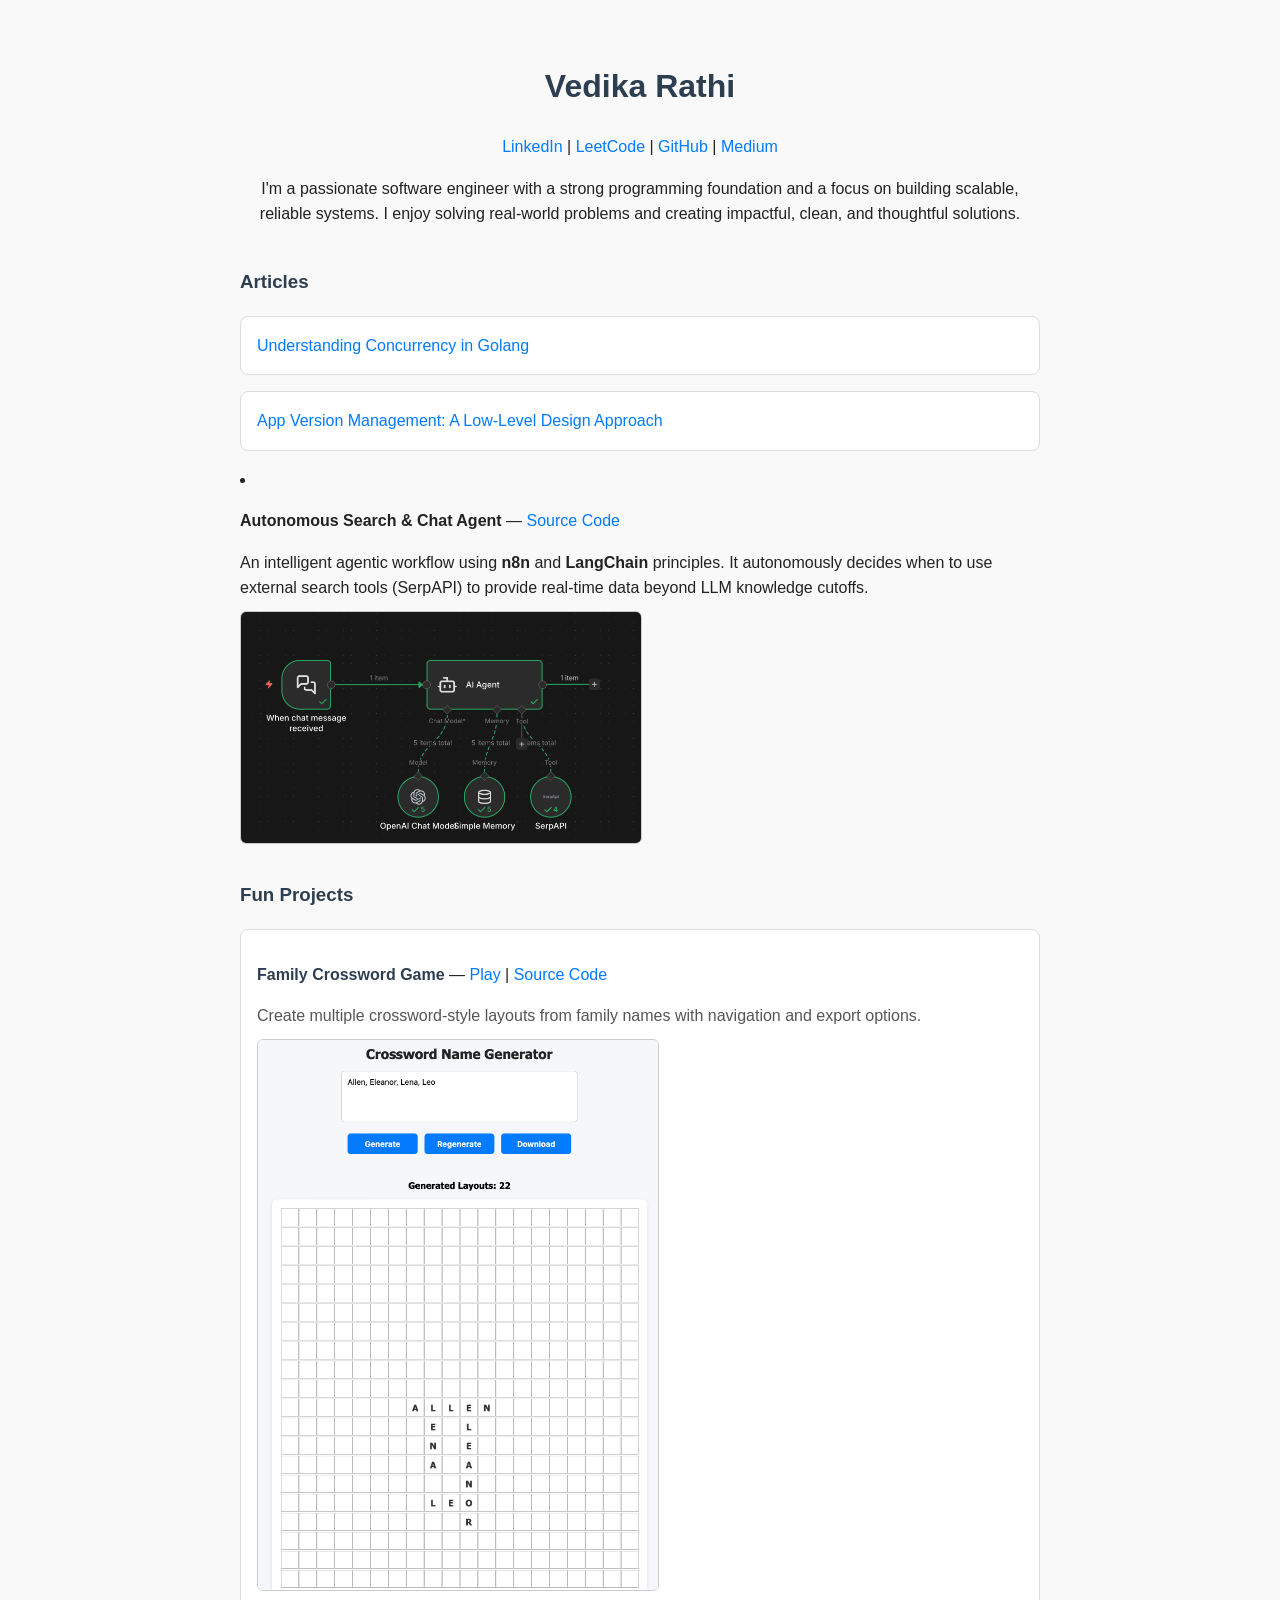
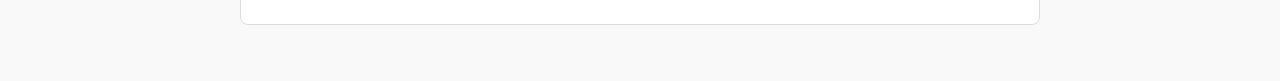
==== index.html @ 3f974624 "Update index.html" ====
<!DOCTYPE html>
<html lang="en">
<head>
  <meta charset="UTF-8" />
  <title>Vedika | Portfolio</title>
  <style>
    body {
      font-family: 'Segoe UI', sans-serif;
      background-color: #f9f9f9;
      color: #222;
      max-width: 800px;
      margin: auto;
      padding: 40px 20px;
      line-height: 1.6;
    }

    h1, h2, h3 {
      color: #2c3e50;
    }

    a {
      color: #007bff;
      text-decoration: none;
      transition: color 0.2s ease;
    }

    a:hover {
      color: #0056b3;
      text-decoration: underline;
    }

    .profile {
      text-align: center;
      margin-bottom: 40px;
    }

    .profile img {
      width: 100px;
      height: 100px;
      object-fit: cover;
      border-radius: 50%;
      margin-bottom: 10px;
      border: 2px solid #ddd;
    }

    .project {
      padding: 16px;
      margin-bottom: 20px;
      background-color: #fff;
      border: 1px solid #ddd;
      border-radius: 8px;
    }

    ul {
      padding-left: 20px;
    }

    .footer-links {
      margin-top: 30px;
      text-align: center;
      font-size: 15px;
    }

    .footer-links a {
      margin: 0 10px;
    }

    .list {
      list-style-type: none;
      padding-left: 0;
    }
    
    .list li {
      background: #fff;
      border: 1px solid #ddd;
      padding: 16px;
      margin-bottom: 16px;
      border-radius: 8px;
    }
    
    .list li strong {
      font-size: 16px;
      color: #2c3e50;
    }
    
    .list li span {
      display: block;
      margin-top: 6px;
      color: #555;
    }

    .project-image {
      width: 100%;
      max-width: 400px;
      border-radius: 6px;
      margin: 10px 0;
      border: 1px solid #ccc;
    }

    .footer-links a {
      margin: 0 10px;
      display: inline-block;
    }
    
    @media (max-width: 600px) {
      body {
        padding: 20px 15px;
      }

      .project {
        padding: 12px;
      }

      .footer-links a {
        display: block;
        margin: 8px 0;
      }
    }
  </style>
</head>
<body>

  <div class="profile">
    <h1>Vedika Rathi</h1>
    <a href="https://www.linkedin.com/in/vedika-rathi-40b795160/" target="_blank">LinkedIn</a> |
    <a href="https://leetcode.com/u/Vedrat/" target="_blank">LeetCode</a> |
    <a href="https://github.com/vedraw" target="_blank">GitHub</a> |
    <a href="https://medium.com/@vedraw" target="_blank">Medium</a>
    <p>I'm a passionate software engineer with a strong programming foundation and a focus on building scalable, reliable systems. 
                   I enjoy solving real-world problems and creating impactful, clean, and thoughtful solutions.</p>
  </div>

<!--  <div class="footer-links">
  <ul class="list">
    <li>
      <strong>Connect with me</strong><br />
      <a href="https://www.linkedin.com/in/vedika-rathi-40b795160/" target="_blank">LinkedIn</a> |
      <a href="https://leetcode.com/u/Vedrat/" target="_blank">LeetCode</a> |
      <a href="https://github.com/vedraw" target="_blank">GitHub</a> |
      <a href="https://medium.com/@vedraw" target="_blank">Medium</a>
    </li>
  </ul>
</div>
 -->
  <h3>Articles</h3>
    <ul class="list">
      <li>
        <a href="golang-concurrency.md">Understanding Concurrency in Golang</a>
      </li>
      <li>
        <a href="https://medium.com/@vedraw/app-version-management-a-low-level-design-approach-ff7d3db8b5f3" target="_blank">
          App Version Management: A Low-Level Design Approach
        </a>
      </li>
    </ul>

  <li>
    <p>
      <strong>Autonomous Search & Chat Agent</strong> — 
      <!-- <a href="#" target="_blank">Live Workflow</a> |  -->
      <a href="https://github.com/vedraw/n8n-serpAPI-details.html" target="_blank">Source Code</a>
    </p>
    <span>
      An intelligent agentic workflow using <strong>n8n</strong> and <strong>LangChain</strong> principles. It autonomously decides when to use external search tools (SerpAPI) to provide real-time data beyond LLM knowledge cutoffs.
    </span>
    <img src="n8n_flow.png" alt="n8n AI Agent Workflow" class="project-image"/><br />
  </li>
  
   <h3>Fun Projects</h3>
    <ul class="list">
      <li>
        <p>
          <strong>Family Crossword Game</strong> —
          <a href="https://crossword-generator-594s.onrender.com" target="_blank">Play</a> |
          <a href="https://github.com/vedraw/crossword_generator" target="_blank">Source Code</a>
        </p>
        <span>Create multiple crossword-style layouts from family names with navigation and export options.</span>
        <img src="crossword_image.png" alt="Crossword screenshot" class="project-image"/><br />
      </li>
    </ul>

</body>
</html>
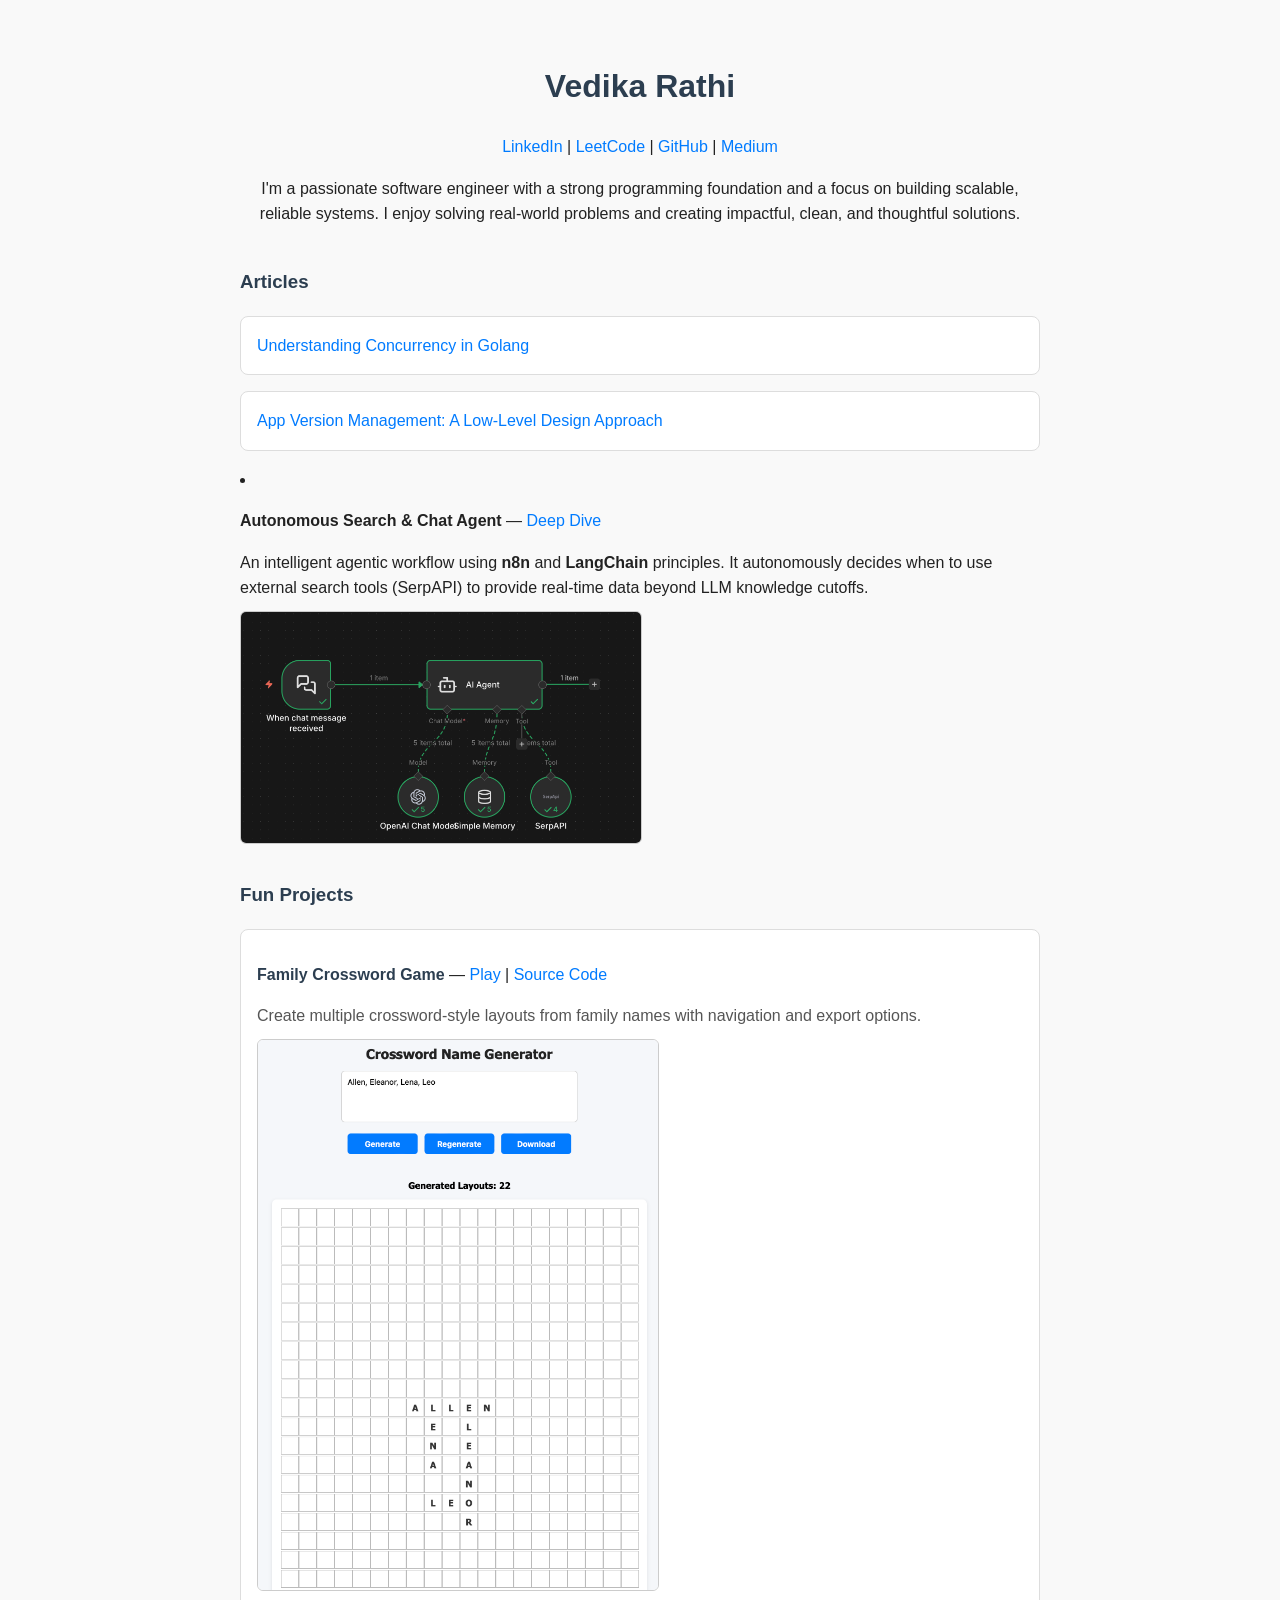
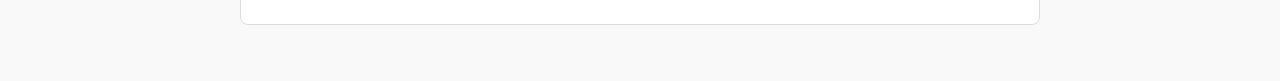
==== commit dfbad35f: "Update index.html" ====
--- a/index.html
+++ b/index.html
@@ -158,7 +158,7 @@
     <p>
       <strong>Autonomous Search & Chat Agent</strong> — 
       <!-- <a href="#" target="_blank">Live Workflow</a> |  -->
-      <a href="https://github.com/vedraw/n8n-serpAPI-details.html" target="_blank">Source Code</a>
+      <a href="https://github.com/vedraw.github.io/n8n-serpAPI-details.html" target="_blank">Deep Dive</a>
     </p>
     <span>
       An intelligent agentic workflow using <strong>n8n</strong> and <strong>LangChain</strong> principles. It autonomously decides when to use external search tools (SerpAPI) to provide real-time data beyond LLM knowledge cutoffs.
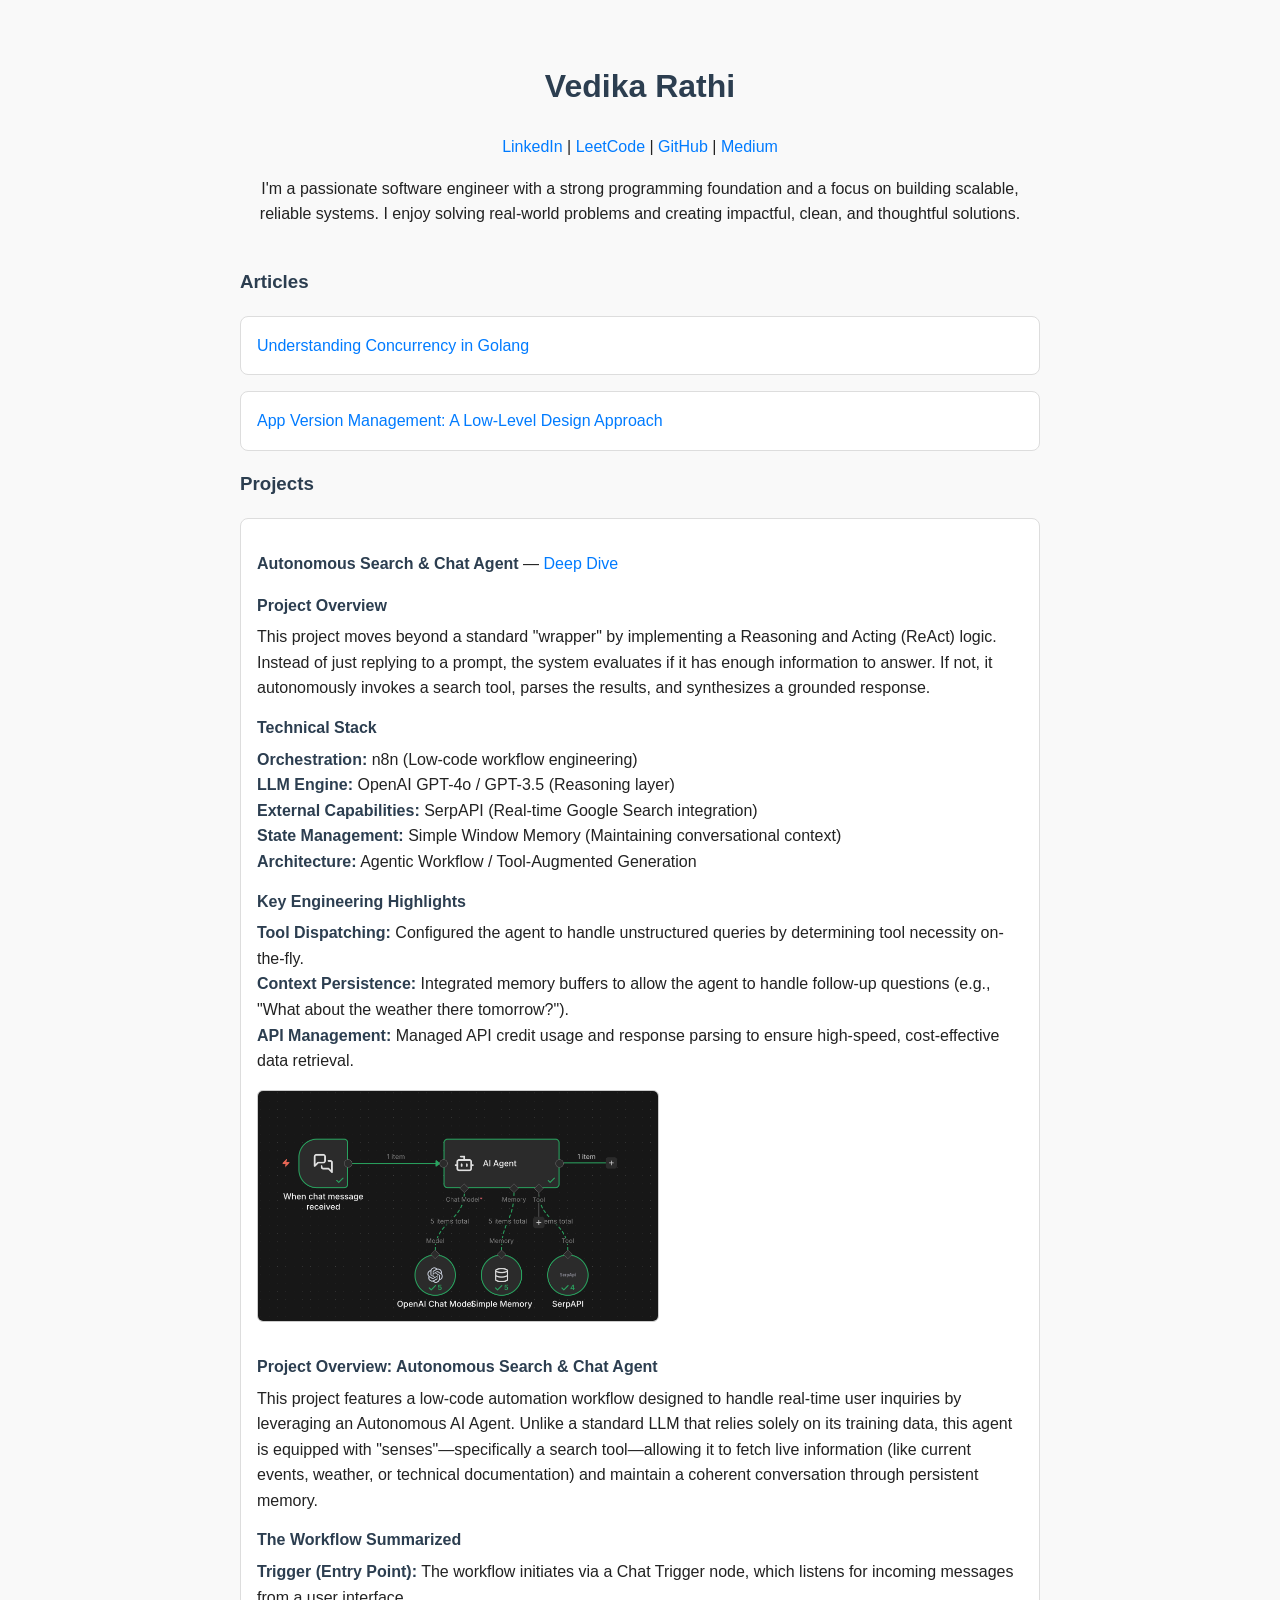
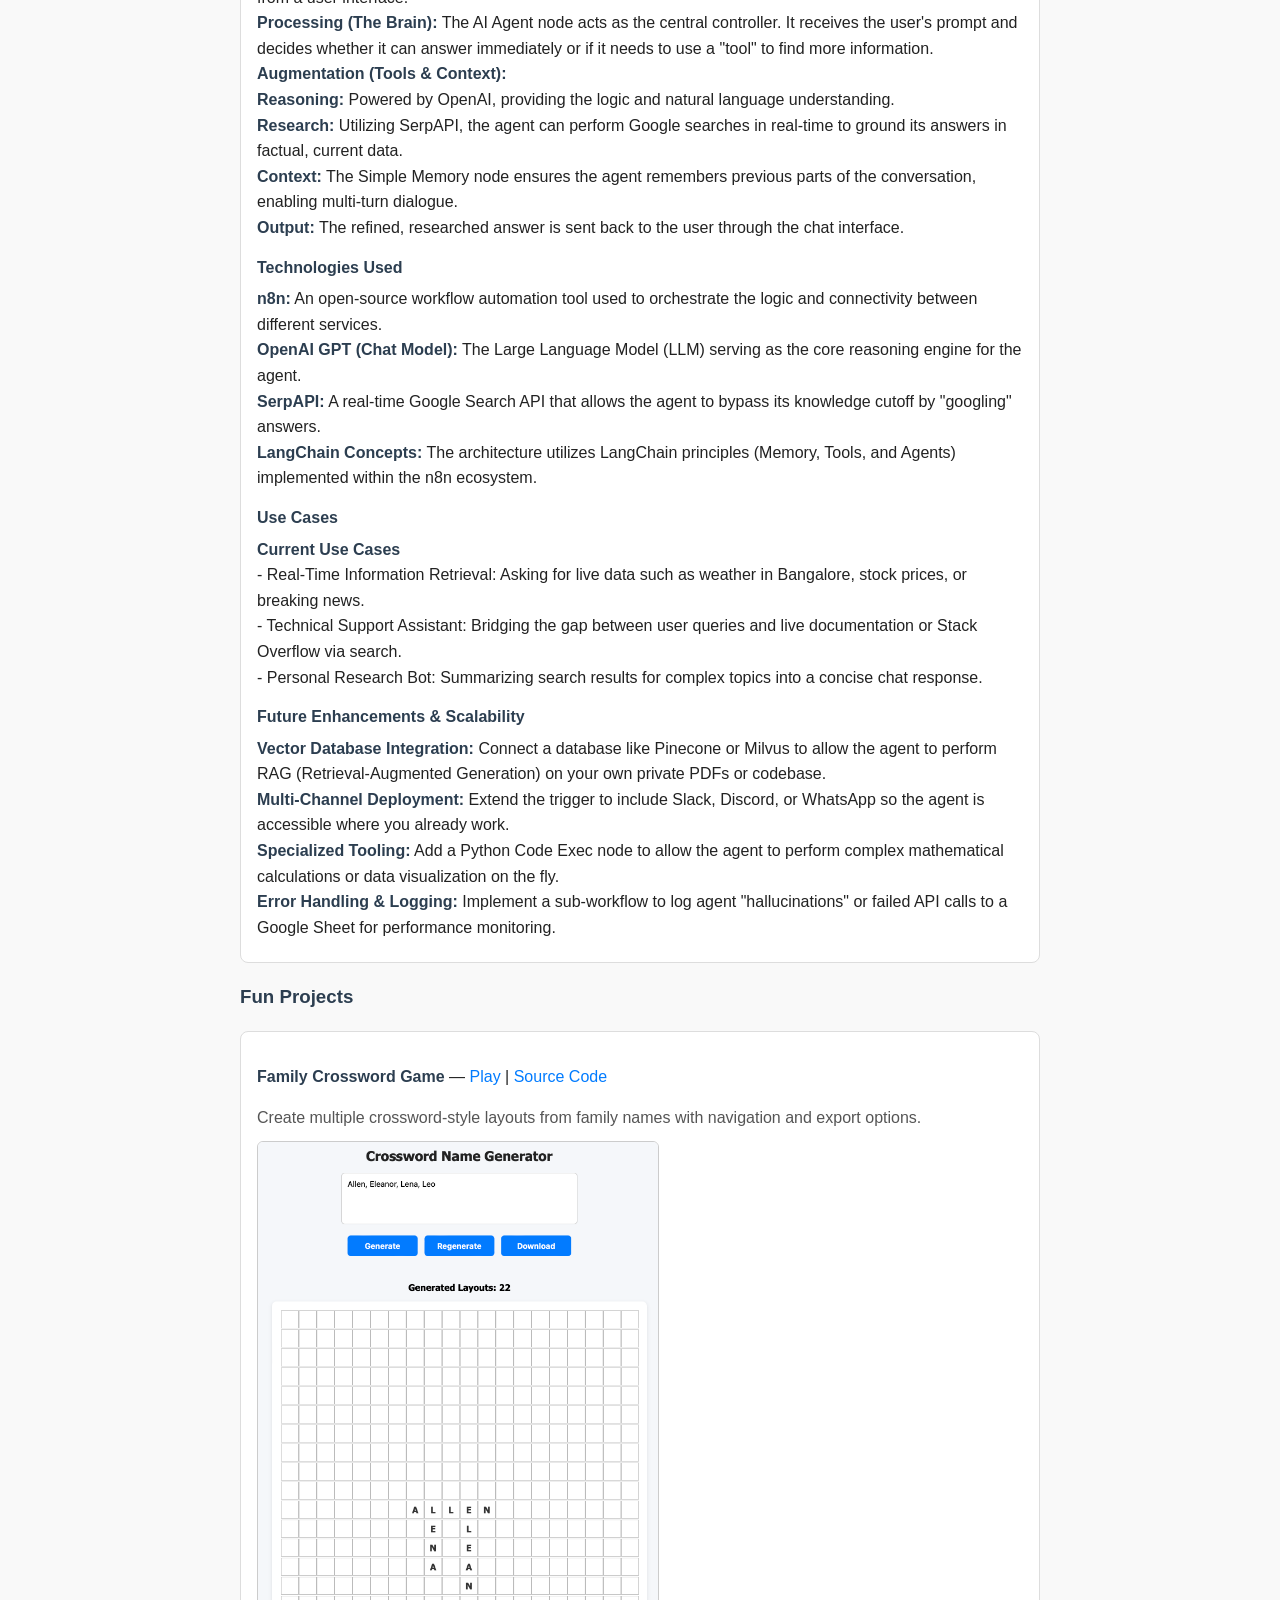
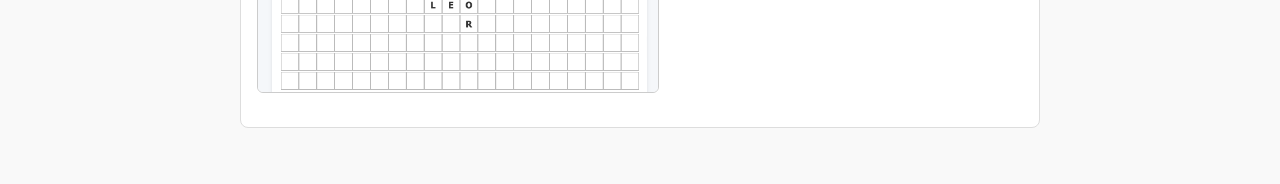
==== commit 0ce945fb: "i" ====
--- a/index.html
+++ b/index.html
@@ -97,6 +97,16 @@
       border: 1px solid #ccc;
     }
 
+    .project-details h4 {
+      margin-top: 14px;
+      margin-bottom: 6px;
+      color: #2c3e50;
+    }
+
+    .project-details p {
+      margin: 6px 0;
+    }
+
     .footer-links a {
       margin: 0 10px;
       display: inline-block;
@@ -154,17 +164,85 @@
       </li>
     </ul>
 
-  <li>
-    <p>
-      <strong>Autonomous Search & Chat Agent</strong> — 
-      <!-- <a href="#" target="_blank">Live Workflow</a> |  -->
-      <a href="https://github.com/vedraw.github.io/n8n-serpAPI-details.html" target="_blank">Deep Dive</a>
-    </p>
-    <span>
-      An intelligent agentic workflow using <strong>n8n</strong> and <strong>LangChain</strong> principles. It autonomously decides when to use external search tools (SerpAPI) to provide real-time data beyond LLM knowledge cutoffs.
-    </span>
-    <img src="n8n_flow.png" alt="n8n AI Agent Workflow" class="project-image"/><br />
-  </li>
+    <h3>Projects</h3>
+    <ul class="list">
+      <li>
+        <p>
+          <strong>Autonomous Search & Chat Agent</strong> —
+          <a href="https://github.com/vedraw/n8n-serpAPI-details.html" target="_blank">Deep Dive</a>
+        </p>
+
+        <div class="project-details">
+          <h4>Project Overview</h4>
+          <p>
+            This project moves beyond a standard "wrapper" by implementing a Reasoning and Acting (ReAct) logic.
+            Instead of just replying to a prompt, the system evaluates if it has enough information to answer.
+            If not, it autonomously invokes a search tool, parses the results, and synthesizes a grounded response.
+          </p>
+
+          <h4>Technical Stack</h4>
+          <p>
+            <strong>Orchestration:</strong> n8n (Low-code workflow engineering)<br />
+            <strong>LLM Engine:</strong> OpenAI GPT-4o / GPT-3.5 (Reasoning layer)<br />
+            <strong>External Capabilities:</strong> SerpAPI (Real-time Google Search integration)<br />
+            <strong>State Management:</strong> Simple Window Memory (Maintaining conversational context)<br />
+            <strong>Architecture:</strong> Agentic Workflow / Tool-Augmented Generation
+          </p>
+
+          <h4>Key Engineering Highlights</h4>
+          <p>
+            <strong>Tool Dispatching:</strong> Configured the agent to handle unstructured queries by determining tool necessity on-the-fly.<br />
+            <strong>Context Persistence:</strong> Integrated memory buffers to allow the agent to handle follow-up questions (e.g., "What about the weather there tomorrow?").<br />
+            <strong>API Management:</strong> Managed API credit usage and response parsing to ensure high-speed, cost-effective data retrieval.
+          </p>
+
+          <img src="n8n_flow.png" alt="n8n AI Agent Workflow" class="project-image" />
+          <br />
+          <h4>Project Overview: Autonomous Search & Chat Agent</h4>
+          <p>
+            This project features a low-code automation workflow designed to handle real-time user inquiries by leveraging an Autonomous AI Agent.
+            Unlike a standard LLM that relies solely on its training data, this agent is equipped with "senses"—specifically a search tool—allowing it to fetch live information
+            (like current events, weather, or technical documentation) and maintain a coherent conversation through persistent memory.
+          </p>
+
+          <h4>The Workflow Summarized</h4>
+          <p>
+            <strong>Trigger (Entry Point):</strong> The workflow initiates via a Chat Trigger node, which listens for incoming messages from a user interface.<br />
+            <strong>Processing (The Brain):</strong> The AI Agent node acts as the central controller. It receives the user's prompt and decides whether it can answer immediately
+            or if it needs to use a "tool" to find more information.<br />
+            <strong>Augmentation (Tools & Context):</strong><br />
+            <strong>Reasoning:</strong> Powered by OpenAI, providing the logic and natural language understanding.<br />
+            <strong>Research:</strong> Utilizing SerpAPI, the agent can perform Google searches in real-time to ground its answers in factual, current data.<br />
+            <strong>Context:</strong> The Simple Memory node ensures the agent remembers previous parts of the conversation, enabling multi-turn dialogue.<br />
+            <strong>Output:</strong> The refined, researched answer is sent back to the user through the chat interface.
+          </p>
+
+          <h4>Technologies Used</h4>
+          <p>
+            <strong>n8n:</strong> An open-source workflow automation tool used to orchestrate the logic and connectivity between different services.<br />
+            <strong>OpenAI GPT (Chat Model):</strong> The Large Language Model (LLM) serving as the core reasoning engine for the agent.<br />
+            <strong>SerpAPI:</strong> A real-time Google Search API that allows the agent to bypass its knowledge cutoff by "googling" answers.<br />
+            <strong>LangChain Concepts:</strong> The architecture utilizes LangChain principles (Memory, Tools, and Agents) implemented within the n8n ecosystem.
+          </p>
+
+          <h4>Use Cases</h4>
+          <p>
+            <strong>Current Use Cases</strong><br />
+            - Real-Time Information Retrieval: Asking for live data such as weather in Bangalore, stock prices, or breaking news.<br />
+            - Technical Support Assistant: Bridging the gap between user queries and live documentation or Stack Overflow via search.<br />
+            - Personal Research Bot: Summarizing search results for complex topics into a concise chat response.<br />
+          </p>
+
+          <h4>Future Enhancements & Scalability</h4>
+          <p>
+            <strong>Vector Database Integration:</strong> Connect a database like Pinecone or Milvus to allow the agent to perform RAG (Retrieval-Augmented Generation) on your own private PDFs or codebase.<br />
+            <strong>Multi-Channel Deployment:</strong> Extend the trigger to include Slack, Discord, or WhatsApp so the agent is accessible where you already work.<br />
+            <strong>Specialized Tooling:</strong> Add a Python Code Exec node to allow the agent to perform complex mathematical calculations or data visualization on the fly.<br />
+            <strong>Error Handling & Logging:</strong> Implement a sub-workflow to log agent "hallucinations" or failed API calls to a Google Sheet for performance monitoring.
+          </p>
+        </div>
+      </li>
+    </ul>
   
    <h3>Fun Projects</h3>
     <ul class="list">
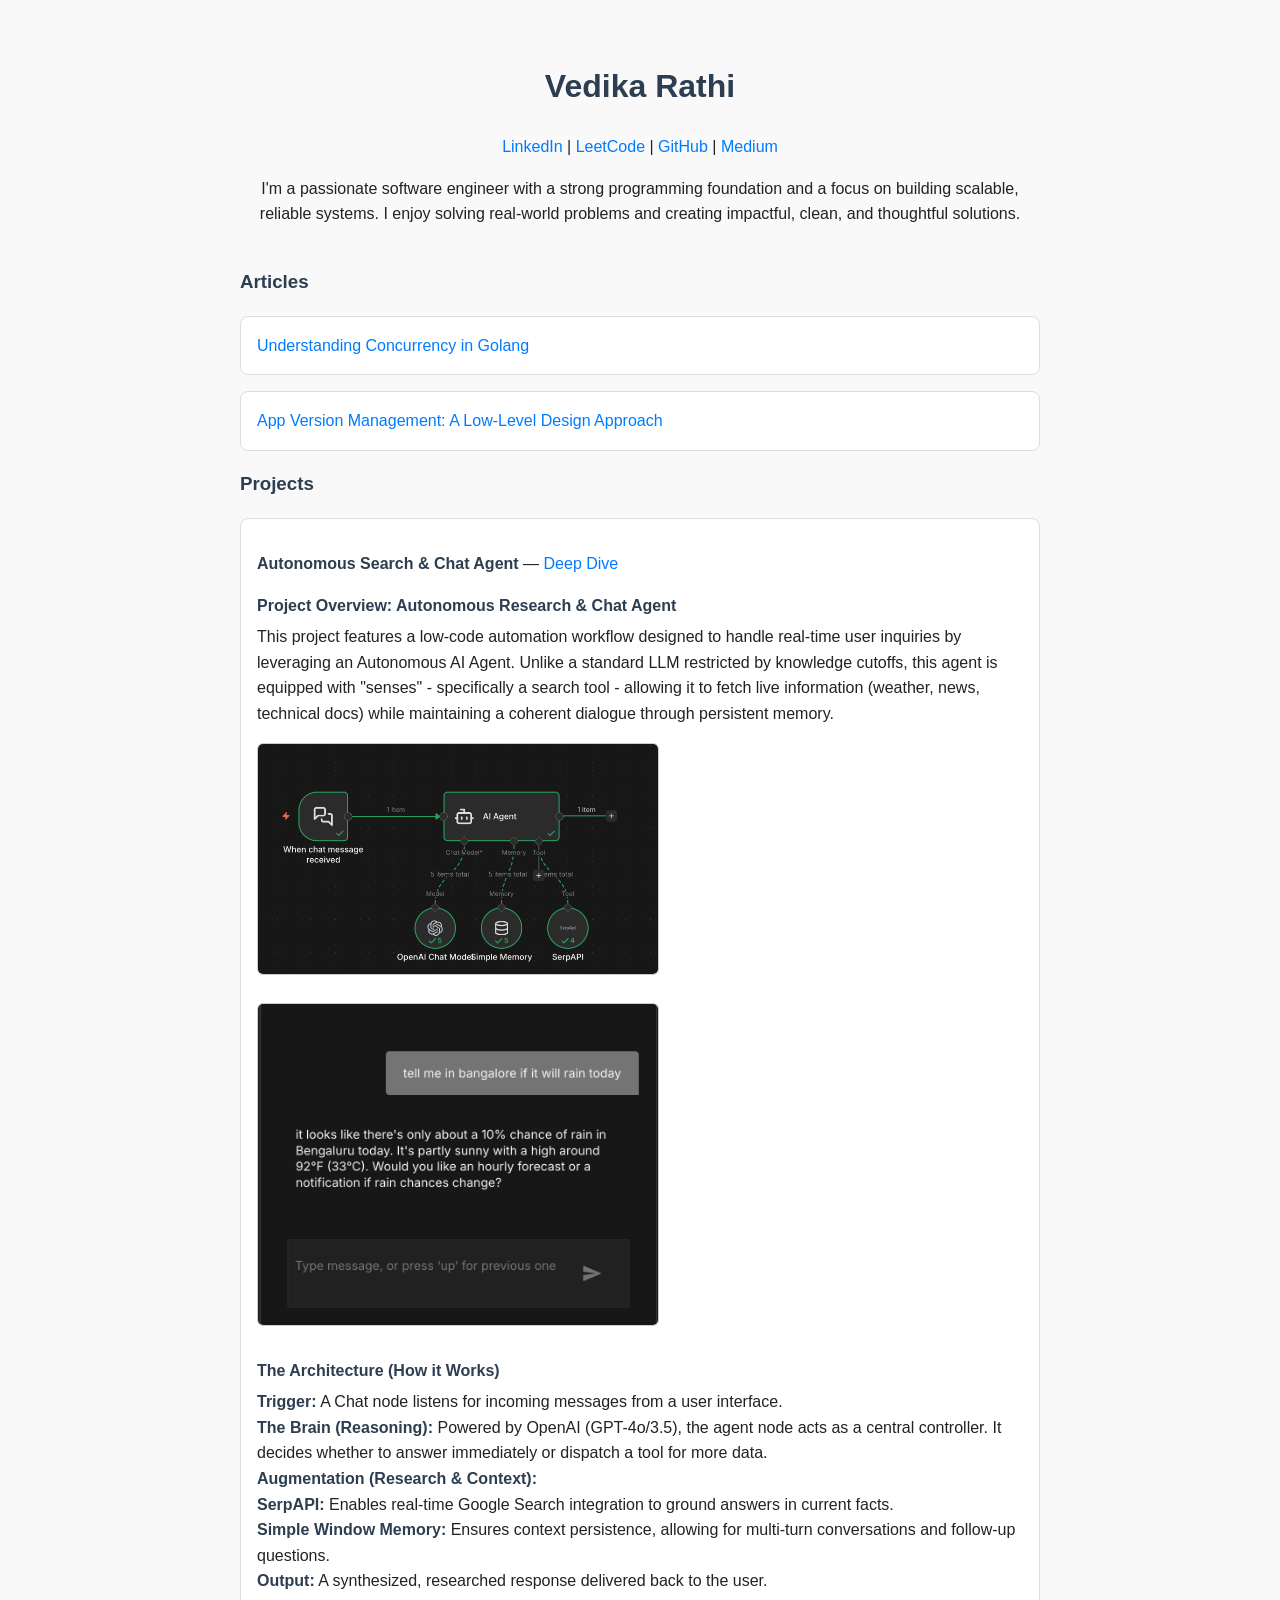
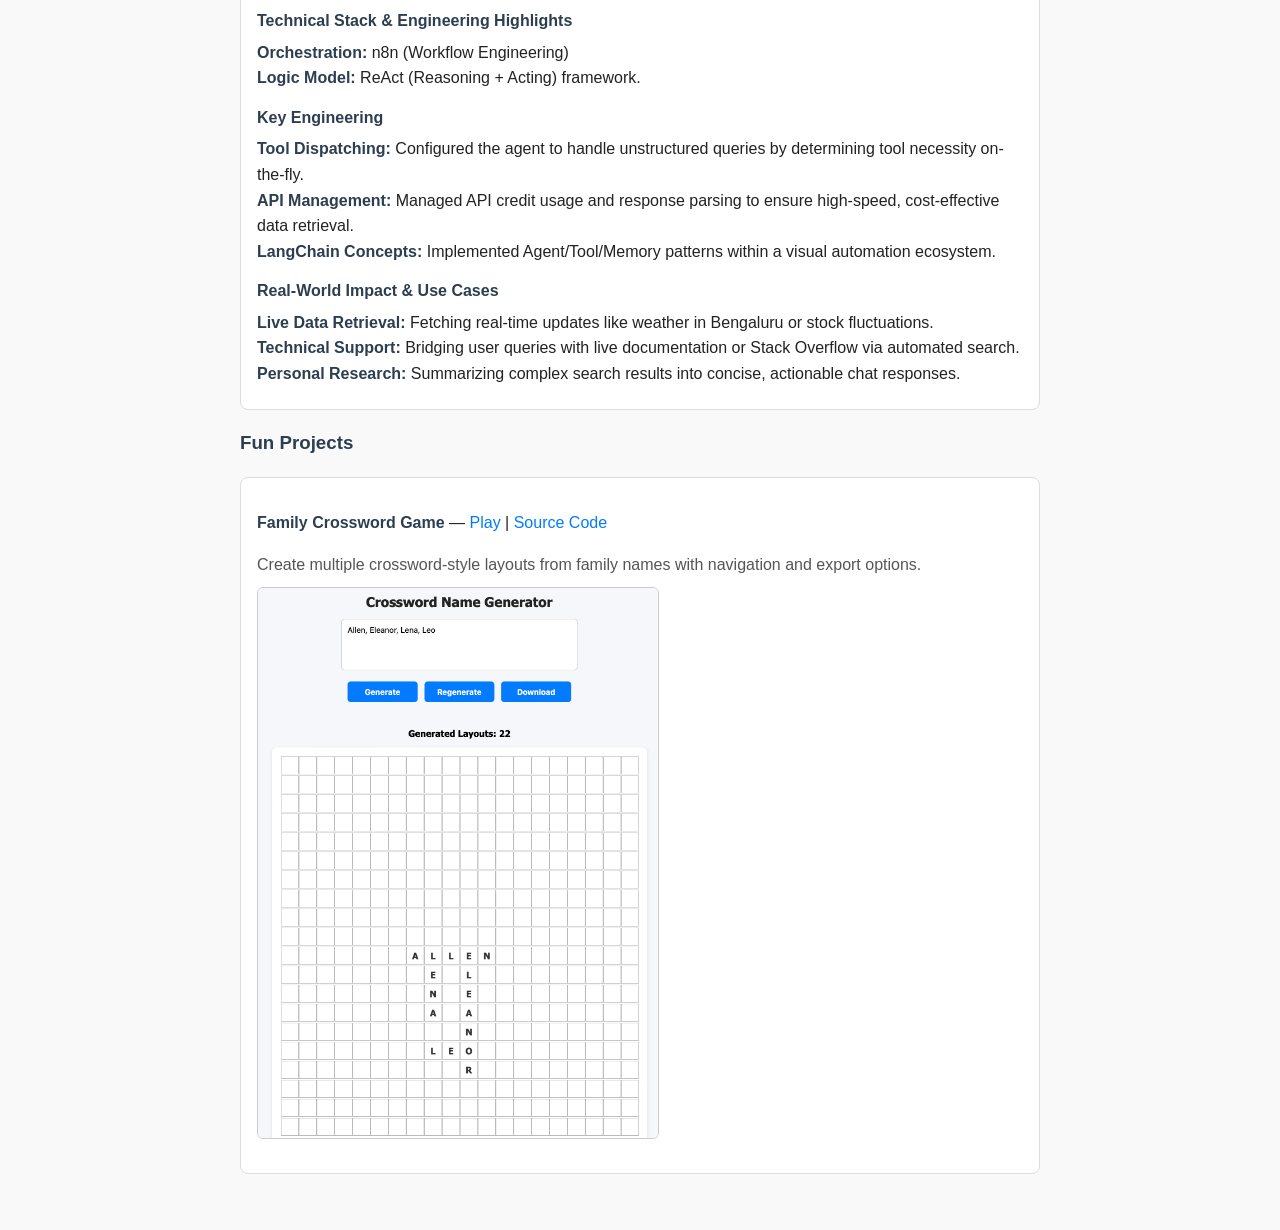
==== commit d5dd2941: "i" ====
--- a/index.html
+++ b/index.html
@@ -173,72 +173,47 @@
         </p>
 
         <div class="project-details">
-          <h4>Project Overview</h4>
-          <p>
-            This project moves beyond a standard "wrapper" by implementing a Reasoning and Acting (ReAct) logic.
-            Instead of just replying to a prompt, the system evaluates if it has enough information to answer.
-            If not, it autonomously invokes a search tool, parses the results, and synthesizes a grounded response.
-          </p>
-
-          <h4>Technical Stack</h4>
-          <p>
-            <strong>Orchestration:</strong> n8n (Low-code workflow engineering)<br />
-            <strong>LLM Engine:</strong> OpenAI GPT-4o / GPT-3.5 (Reasoning layer)<br />
-            <strong>External Capabilities:</strong> SerpAPI (Real-time Google Search integration)<br />
-            <strong>State Management:</strong> Simple Window Memory (Maintaining conversational context)<br />
-            <strong>Architecture:</strong> Agentic Workflow / Tool-Augmented Generation
-          </p>
-
-          <h4>Key Engineering Highlights</h4>
-          <p>
-            <strong>Tool Dispatching:</strong> Configured the agent to handle unstructured queries by determining tool necessity on-the-fly.<br />
-            <strong>Context Persistence:</strong> Integrated memory buffers to allow the agent to handle follow-up questions (e.g., "What about the weather there tomorrow?").<br />
-            <strong>API Management:</strong> Managed API credit usage and response parsing to ensure high-speed, cost-effective data retrieval.
+          <h4>Project Overview: Autonomous Research & Chat Agent</h4>
+          <p>
+            This project features a low-code automation workflow designed to handle real-time user inquiries by leveraging an Autonomous AI Agent.
+            Unlike a standard LLM restricted by knowledge cutoffs, this agent is equipped with "senses" - specifically a search tool -
+            allowing it to fetch live information (weather, news, technical docs) while maintaining a coherent dialogue through persistent memory.
           </p>
 
           <img src="n8n_flow.png" alt="n8n AI Agent Workflow" class="project-image" />
           <br />
-          <h4>Project Overview: Autonomous Search & Chat Agent</h4>
-          <p>
-            This project features a low-code automation workflow designed to handle real-time user inquiries by leveraging an Autonomous AI Agent.
-            Unlike a standard LLM that relies solely on its training data, this agent is equipped with "senses"—specifically a search tool—allowing it to fetch live information
-            (like current events, weather, or technical documentation) and maintain a coherent conversation through persistent memory.
-          </p>
-
-          <h4>The Workflow Summarized</h4>
-          <p>
-            <strong>Trigger (Entry Point):</strong> The workflow initiates via a Chat Trigger node, which listens for incoming messages from a user interface.<br />
-            <strong>Processing (The Brain):</strong> The AI Agent node acts as the central controller. It receives the user's prompt and decides whether it can answer immediately
-            or if it needs to use a "tool" to find more information.<br />
-            <strong>Augmentation (Tools & Context):</strong><br />
-            <strong>Reasoning:</strong> Powered by OpenAI, providing the logic and natural language understanding.<br />
-            <strong>Research:</strong> Utilizing SerpAPI, the agent can perform Google searches in real-time to ground its answers in factual, current data.<br />
-            <strong>Context:</strong> The Simple Memory node ensures the agent remembers previous parts of the conversation, enabling multi-turn dialogue.<br />
-            <strong>Output:</strong> The refined, researched answer is sent back to the user through the chat interface.
-          </p>
-
-          <h4>Technologies Used</h4>
-          <p>
-            <strong>n8n:</strong> An open-source workflow automation tool used to orchestrate the logic and connectivity between different services.<br />
-            <strong>OpenAI GPT (Chat Model):</strong> The Large Language Model (LLM) serving as the core reasoning engine for the agent.<br />
-            <strong>SerpAPI:</strong> A real-time Google Search API that allows the agent to bypass its knowledge cutoff by "googling" answers.<br />
-            <strong>LangChain Concepts:</strong> The architecture utilizes LangChain principles (Memory, Tools, and Agents) implemented within the n8n ecosystem.
-          </p>
-
-          <h4>Use Cases</h4>
-          <p>
-            <strong>Current Use Cases</strong><br />
-            - Real-Time Information Retrieval: Asking for live data such as weather in Bangalore, stock prices, or breaking news.<br />
-            - Technical Support Assistant: Bridging the gap between user queries and live documentation or Stack Overflow via search.<br />
-            - Personal Research Bot: Summarizing search results for complex topics into a concise chat response.<br />
-          </p>
-
-          <h4>Future Enhancements & Scalability</h4>
-          <p>
-            <strong>Vector Database Integration:</strong> Connect a database like Pinecone or Milvus to allow the agent to perform RAG (Retrieval-Augmented Generation) on your own private PDFs or codebase.<br />
-            <strong>Multi-Channel Deployment:</strong> Extend the trigger to include Slack, Discord, or WhatsApp so the agent is accessible where you already work.<br />
-            <strong>Specialized Tooling:</strong> Add a Python Code Exec node to allow the agent to perform complex mathematical calculations or data visualization on the fly.<br />
-            <strong>Error Handling & Logging:</strong> Implement a sub-workflow to log agent "hallucinations" or failed API calls to a Google Sheet for performance monitoring.
+          <img src="n8n_flow2.png" alt="n8n AI Agent Workflow (detail)" class="project-image" />
+          <br />
+
+          <h4>The Architecture (How it Works)</h4>
+          <p>
+            <strong>Trigger:</strong> A Chat node listens for incoming messages from a user interface.<br />
+            <strong>The Brain (Reasoning):</strong> Powered by OpenAI (GPT-4o/3.5), the agent node acts as a central controller.
+            It decides whether to answer immediately or dispatch a tool for more data.<br />
+            <strong>Augmentation (Research & Context):</strong><br />
+            <strong>SerpAPI:</strong> Enables real-time Google Search integration to ground answers in current facts.<br />
+            <strong>Simple Window Memory:</strong> Ensures context persistence, allowing for multi-turn conversations and follow-up questions.<br />
+            <strong>Output:</strong> A synthesized, researched response delivered back to the user.
+          </p>
+
+          <h4>Technical Stack & Engineering Highlights</h4>
+          <p>
+            <strong>Orchestration:</strong> n8n (Workflow Engineering)<br />
+            <strong>Logic Model:</strong> ReAct (Reasoning + Acting) framework.
+          </p>
+
+          <h4>Key Engineering</h4>
+          <p>
+            <strong>Tool Dispatching:</strong> Configured the agent to handle unstructured queries by determining tool necessity on-the-fly.<br />
+            <strong>API Management:</strong> Managed API credit usage and response parsing to ensure high-speed, cost-effective data retrieval.<br />
+            <strong>LangChain Concepts:</strong> Implemented Agent/Tool/Memory patterns within a visual automation ecosystem.
+          </p>
+
+          <h4>Real-World Impact & Use Cases</h4>
+          <p>
+            <strong>Live Data Retrieval:</strong> Fetching real-time updates like weather in Bengaluru or stock fluctuations.<br />
+            <strong>Technical Support:</strong> Bridging user queries with live documentation or Stack Overflow via automated search.<br />
+            <strong>Personal Research:</strong> Summarizing complex search results into concise, actionable chat responses.
           </p>
         </div>
       </li>
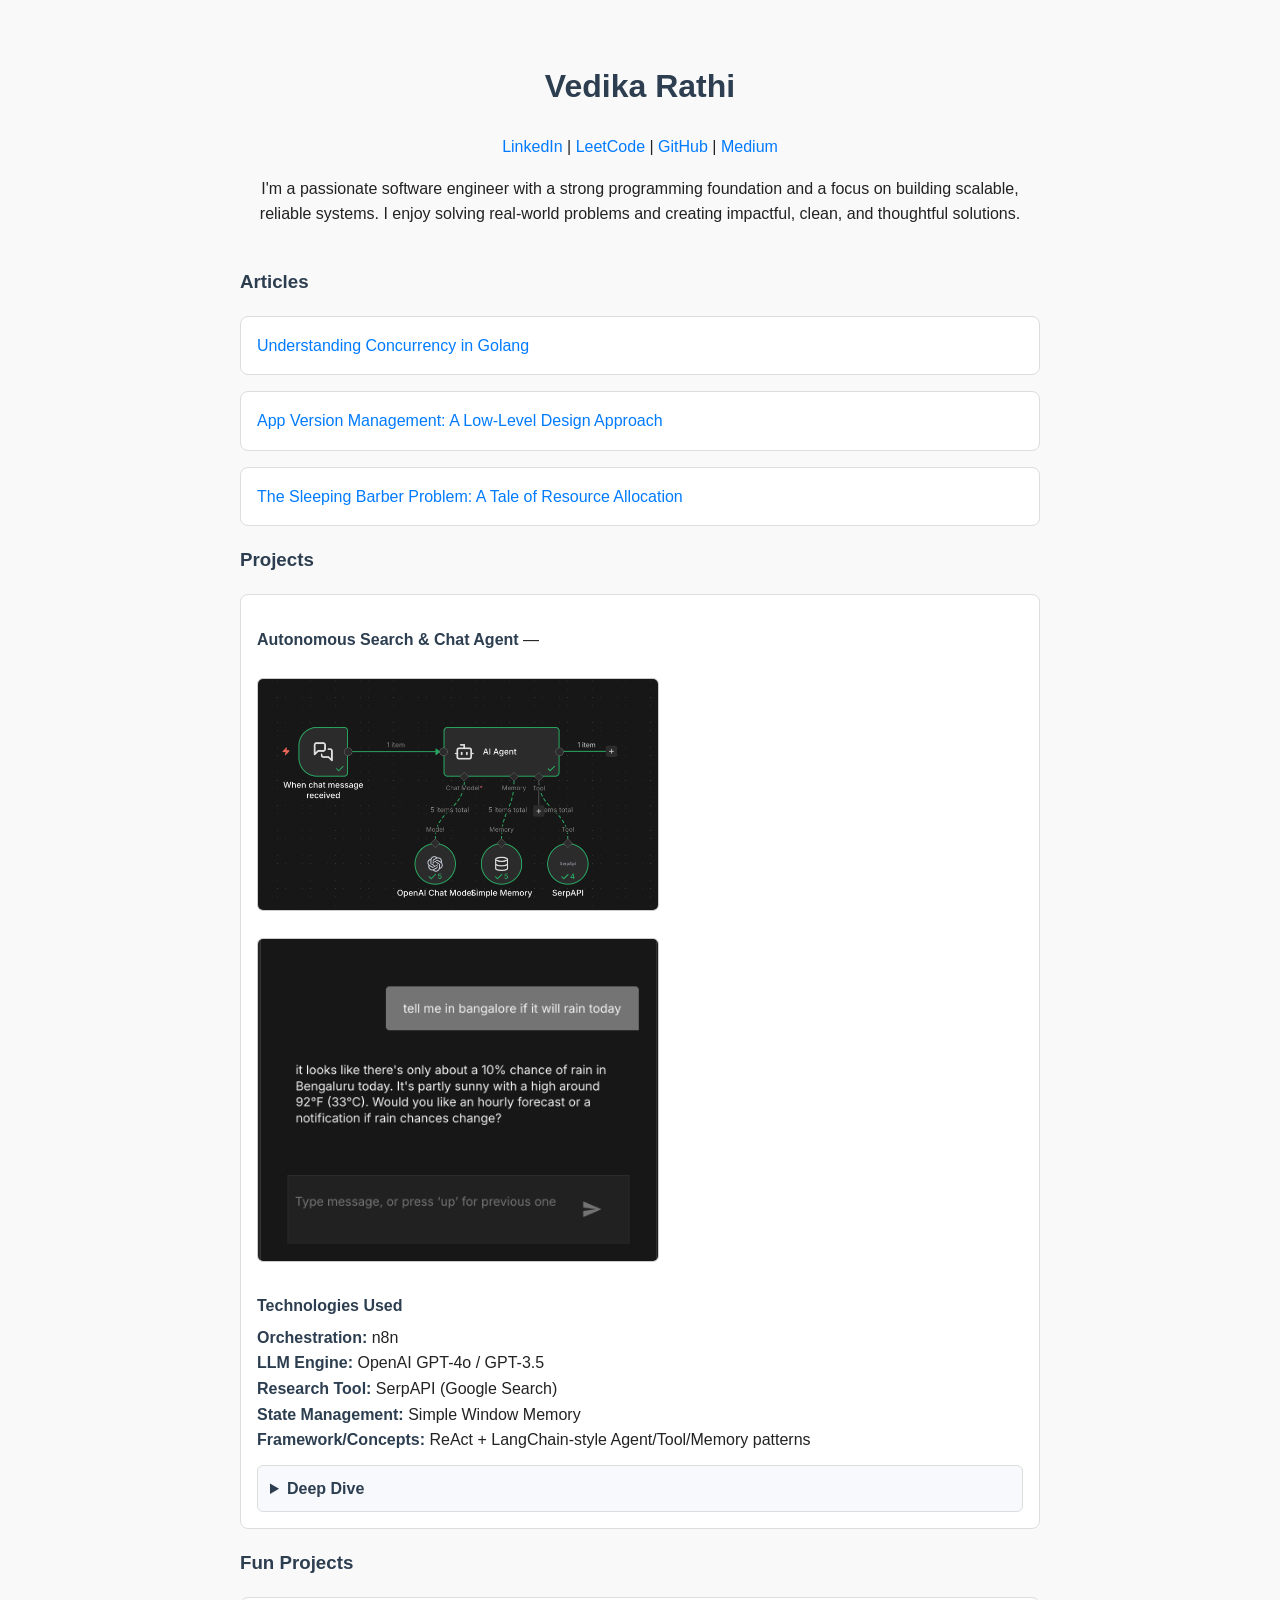
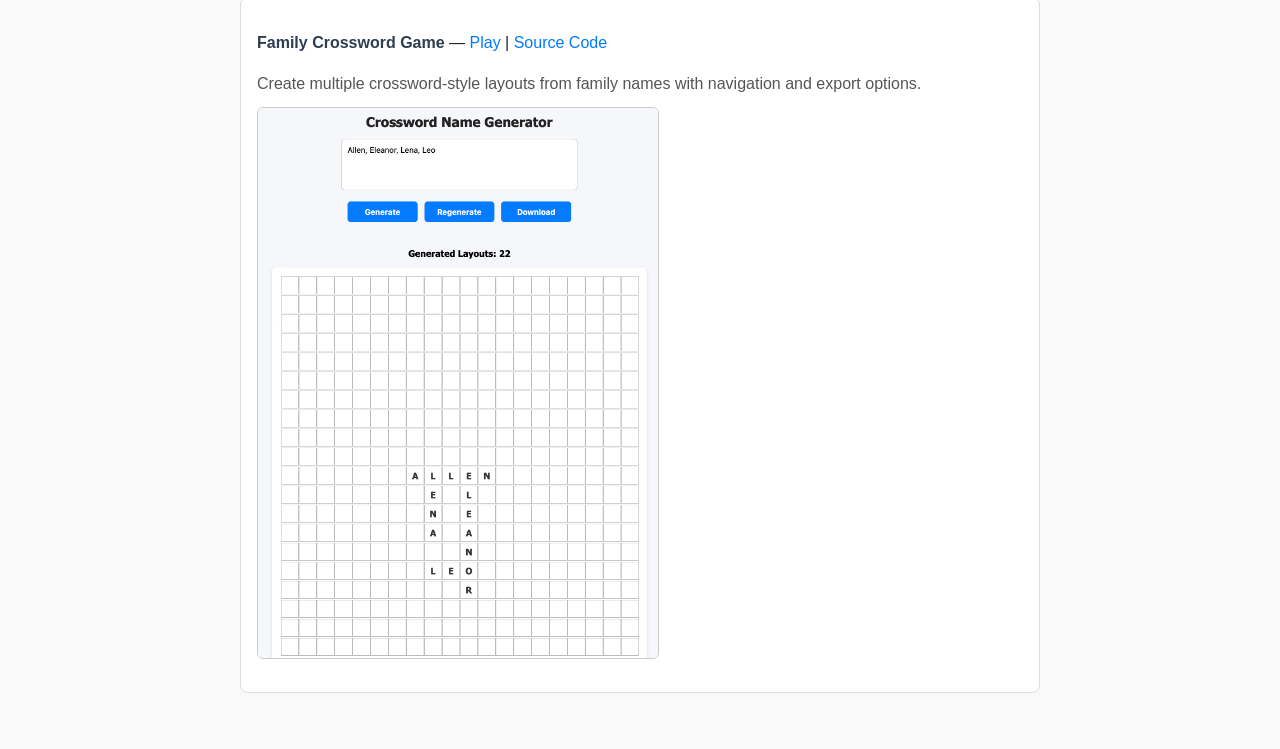
==== commit 9fe0edf2: "i" ====
--- a/index.html
+++ b/index.html
@@ -107,6 +107,21 @@
       margin: 6px 0;
     }
 
+    .project-details details {
+      margin-top: 12px;
+    }
+
+    .project-details details summary {
+      cursor: pointer;
+      font-weight: bold;
+      color: #2c3e50;
+      background: #f7f9fc;
+      border: 1px solid #ddd;
+      border-radius: 6px;
+      padding: 10px 12px;
+      user-select: none;
+    }
+
     .footer-links a {
       margin: 0 10px;
       display: inline-block;
@@ -162,6 +177,11 @@
           App Version Management: A Low-Level Design Approach
         </a>
       </li>
+      <li>
+        <a href="https://medium.com/@vedraw/the-sleeping-barber-problem-a-tale-of-resource-allocation-df7f4e47afa0" target="_blank">
+          The Sleeping Barber Problem: A Tale of Resource Allocation
+        </a>
+      </li>
     </ul>
 
     <h3>Projects</h3>
@@ -169,52 +189,65 @@
       <li>
         <p>
           <strong>Autonomous Search & Chat Agent</strong> —
-          <a href="https://github.com/vedraw/n8n-serpAPI-details.html" target="_blank">Deep Dive</a>
+          <!-- <a href="https://github.com/vedraw/n8n-serpAPI-details.html" target="_blank">Deep Dive</a> -->
         </p>
 
         <div class="project-details">
-          <h4>Project Overview: Autonomous Research & Chat Agent</h4>
-          <p>
-            This project features a low-code automation workflow designed to handle real-time user inquiries by leveraging an Autonomous AI Agent.
-            Unlike a standard LLM restricted by knowledge cutoffs, this agent is equipped with "senses" - specifically a search tool -
-            allowing it to fetch live information (weather, news, technical docs) while maintaining a coherent dialogue through persistent memory.
-          </p>
-
           <img src="n8n_flow.png" alt="n8n AI Agent Workflow" class="project-image" />
           <br />
           <img src="n8n_flow2.png" alt="n8n AI Agent Workflow (detail)" class="project-image" />
           <br />
 
-          <h4>The Architecture (How it Works)</h4>
+          <h4>Technologies Used</h4>
           <p>
-            <strong>Trigger:</strong> A Chat node listens for incoming messages from a user interface.<br />
-            <strong>The Brain (Reasoning):</strong> Powered by OpenAI (GPT-4o/3.5), the agent node acts as a central controller.
-            It decides whether to answer immediately or dispatch a tool for more data.<br />
-            <strong>Augmentation (Research & Context):</strong><br />
-            <strong>SerpAPI:</strong> Enables real-time Google Search integration to ground answers in current facts.<br />
-            <strong>Simple Window Memory:</strong> Ensures context persistence, allowing for multi-turn conversations and follow-up questions.<br />
-            <strong>Output:</strong> A synthesized, researched response delivered back to the user.
+            <strong>Orchestration:</strong> n8n<br />
+            <strong>LLM Engine:</strong> OpenAI GPT-4o / GPT-3.5<br />
+            <strong>Research Tool:</strong> SerpAPI (Google Search)<br />
+            <strong>State Management:</strong> Simple Window Memory<br />
+            <strong>Framework/Concepts:</strong> ReAct + LangChain-style Agent/Tool/Memory patterns
           </p>
 
-          <h4>Technical Stack & Engineering Highlights</h4>
-          <p>
-            <strong>Orchestration:</strong> n8n (Workflow Engineering)<br />
-            <strong>Logic Model:</strong> ReAct (Reasoning + Acting) framework.
-          </p>
-
-          <h4>Key Engineering</h4>
-          <p>
-            <strong>Tool Dispatching:</strong> Configured the agent to handle unstructured queries by determining tool necessity on-the-fly.<br />
-            <strong>API Management:</strong> Managed API credit usage and response parsing to ensure high-speed, cost-effective data retrieval.<br />
-            <strong>LangChain Concepts:</strong> Implemented Agent/Tool/Memory patterns within a visual automation ecosystem.
-          </p>
-
-          <h4>Real-World Impact & Use Cases</h4>
-          <p>
-            <strong>Live Data Retrieval:</strong> Fetching real-time updates like weather in Bengaluru or stock fluctuations.<br />
-            <strong>Technical Support:</strong> Bridging user queries with live documentation or Stack Overflow via automated search.<br />
-            <strong>Personal Research:</strong> Summarizing complex search results into concise, actionable chat responses.
-          </p>
+          <details class="deep-dive">
+            <summary>Deep Dive</summary>
+
+            <h4>Project Overview: Autonomous Research & Chat Agent</h4>
+            <p>
+              This project features a low-code automation workflow designed to handle real-time user inquiries by leveraging an Autonomous AI Agent.
+              Unlike a standard LLM restricted by knowledge cutoffs, this agent is equipped with "senses" - specifically a search tool -
+              allowing it to fetch live information (weather, news, technical docs) while maintaining a coherent dialogue through persistent memory.
+            </p>
+
+            <h4>The Architecture (How it Works)</h4>
+            <p>
+              <strong>Trigger:</strong> A Chat node listens for incoming messages from a user interface.<br />
+              <strong>The Brain (Reasoning):</strong> Powered by OpenAI (GPT-4o/3.5), the agent node acts as a central controller.
+              It decides whether to answer immediately or dispatch a tool for more data.<br />
+              <strong>Augmentation (Research & Context):</strong><br />
+              <strong>SerpAPI:</strong> Enables real-time Google Search integration to ground answers in current facts.<br />
+              <strong>Simple Window Memory:</strong> Ensures context persistence, allowing for multi-turn conversations and follow-up questions.<br />
+              <strong>Output:</strong> A synthesized, researched response delivered back to the user.
+            </p>
+
+            <h4>Technical Stack & Engineering Highlights</h4>
+            <p>
+              <strong>Orchestration:</strong> n8n (Workflow Engineering)<br />
+              <strong>Logic Model:</strong> ReAct (Reasoning + Acting) framework.
+            </p>
+
+            <h4>Key Engineering</h4>
+            <p>
+              <strong>Tool Dispatching:</strong> Configured the agent to handle unstructured queries by determining tool necessity on-the-fly.<br />
+              <strong>API Management:</strong> Managed API credit usage and response parsing to ensure high-speed, cost-effective data retrieval.<br />
+              <strong>LangChain Concepts:</strong> Implemented Agent/Tool/Memory patterns within a visual automation ecosystem.
+            </p>
+
+            <h4>Real-World Impact & Use Cases</h4>
+            <p>
+              <strong>Live Data Retrieval:</strong> Fetching real-time updates like weather in Bengaluru or stock fluctuations.<br />
+              <strong>Technical Support:</strong> Bridging user queries with live documentation or Stack Overflow via automated search.<br />
+              <strong>Personal Research:</strong> Summarizing complex search results into concise, actionable chat responses.
+            </p>
+          </details>
         </div>
       </li>
     </ul>
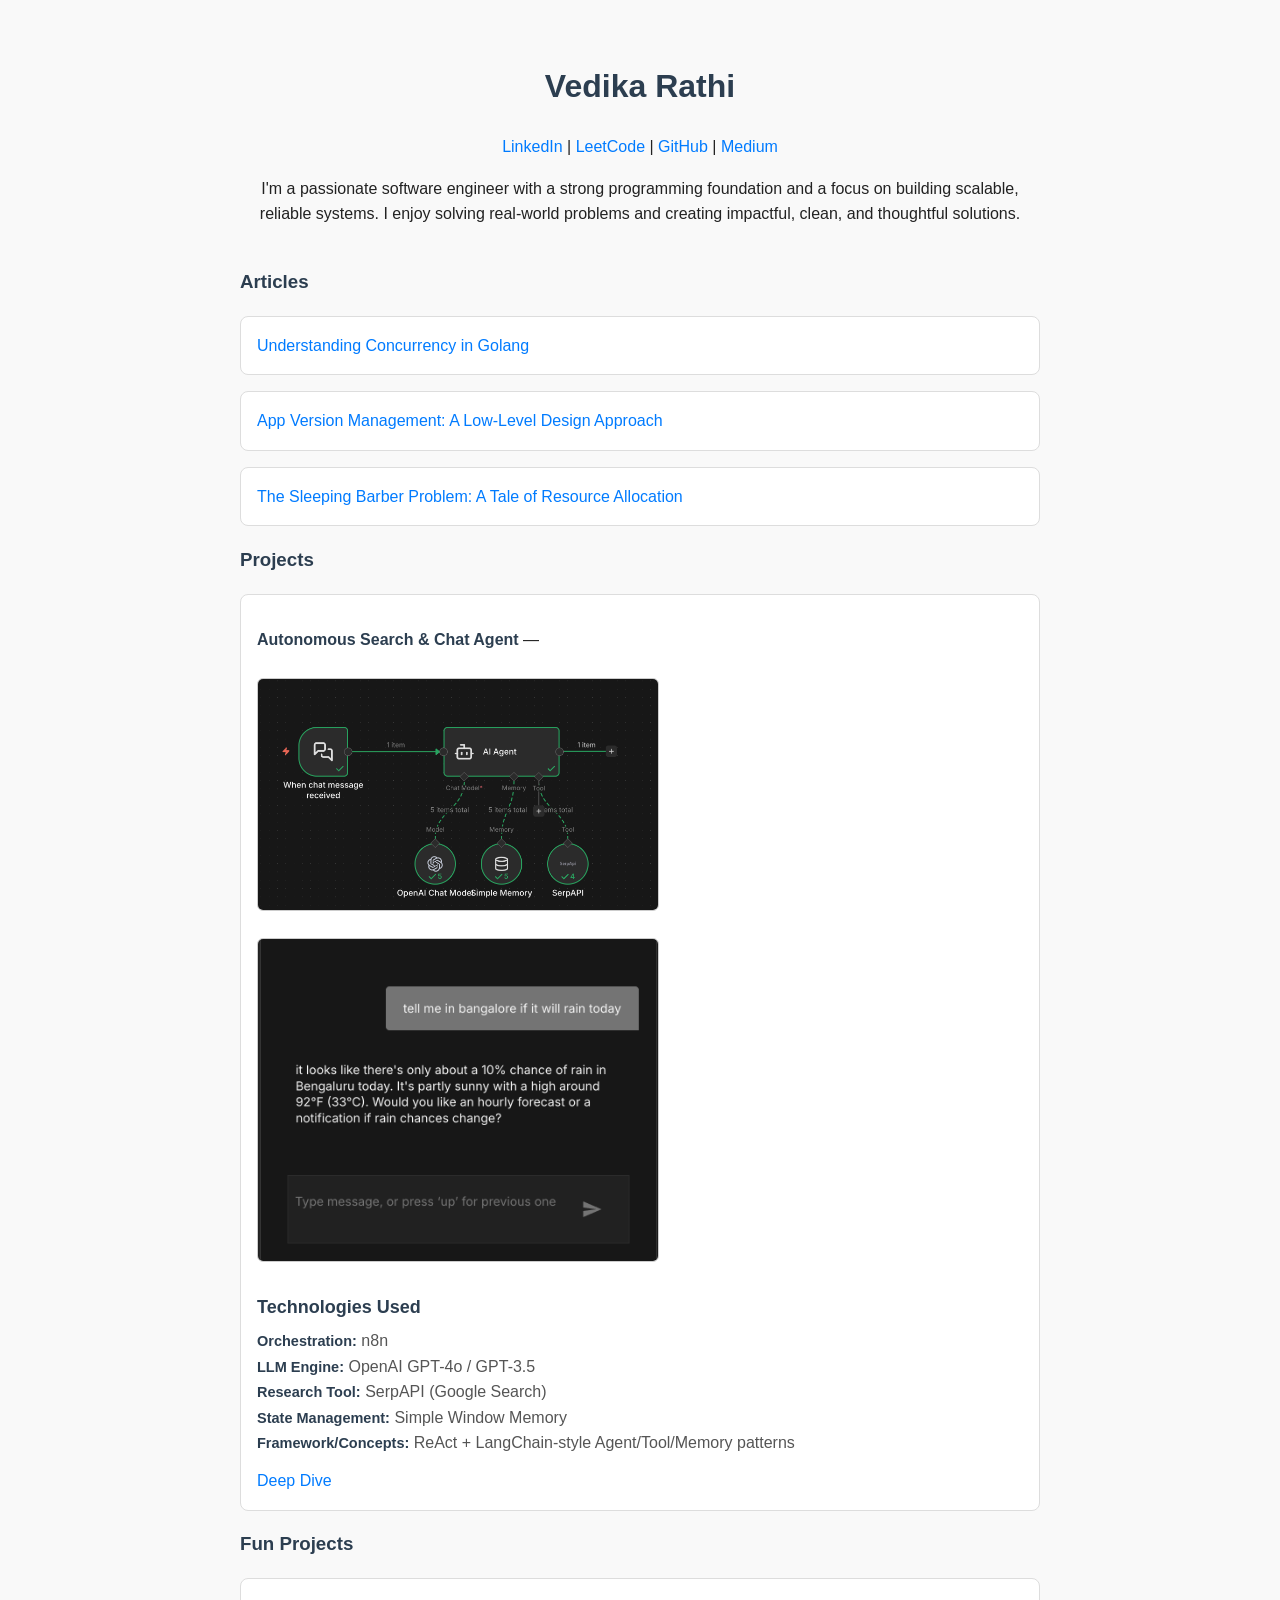
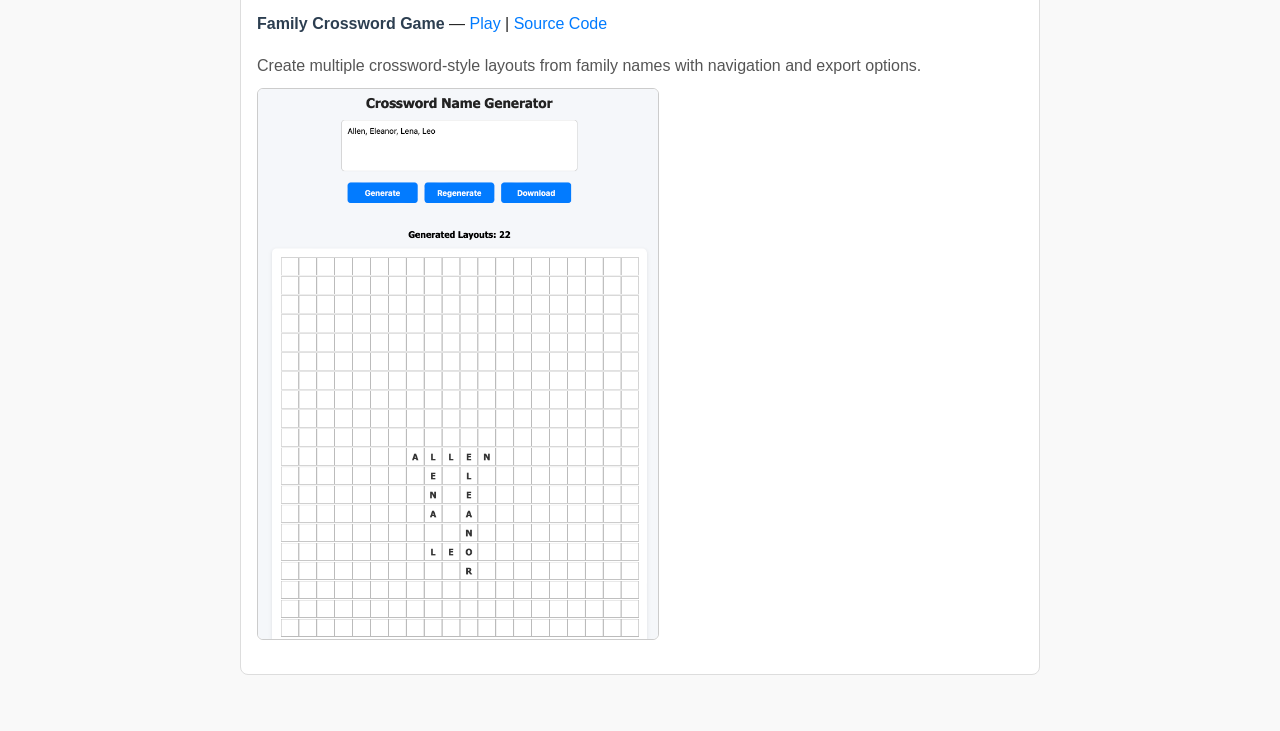
==== commit 190f47f2: "i" ====
--- a/index.html
+++ b/index.html
@@ -101,10 +101,12 @@
       margin-top: 14px;
       margin-bottom: 6px;
       color: #2c3e50;
+      font-size: 18px;
     }
 
     .project-details p {
       margin: 6px 0;
+      color: #555;
     }
 
     .project-details details {
@@ -113,13 +115,34 @@
 
     .project-details details summary {
       cursor: pointer;
-      font-weight: bold;
-      color: #2c3e50;
-      background: #f7f9fc;
-      border: 1px solid #ddd;
-      border-radius: 6px;
-      padding: 10px 12px;
+      font-weight: normal;
+      color: #007bff;
+      background: none;
+      border: none;
+      border-radius: 0;
+      padding: 0;
       user-select: none;
+      display: inline;
+      text-decoration: none;
+    }
+
+    .project-details details summary::-webkit-details-marker {
+      display: none;
+    }
+
+    .project-details details summary::marker {
+      content: "";
+    }
+
+    .project-details details summary:hover {
+      color: #0056b3;
+      text-decoration: underline;
+    }
+
+    .project-details p strong {
+      font-size: 14.5px;
+      font-weight: 600;
+      color: #2c3e50;
     }
 
     .footer-links a {
@@ -170,7 +193,7 @@
   <h3>Articles</h3>
     <ul class="list">
       <li>
-        <a href="golang-concurrency.md">Understanding Concurrency in Golang</a>
+        <a href="blog/golang-concurrency.md">Understanding Concurrency in Golang</a>
       </li>
       <li>
         <a href="https://medium.com/@vedraw/app-version-management-a-low-level-design-approach-ff7d3db8b5f3" target="_blank">
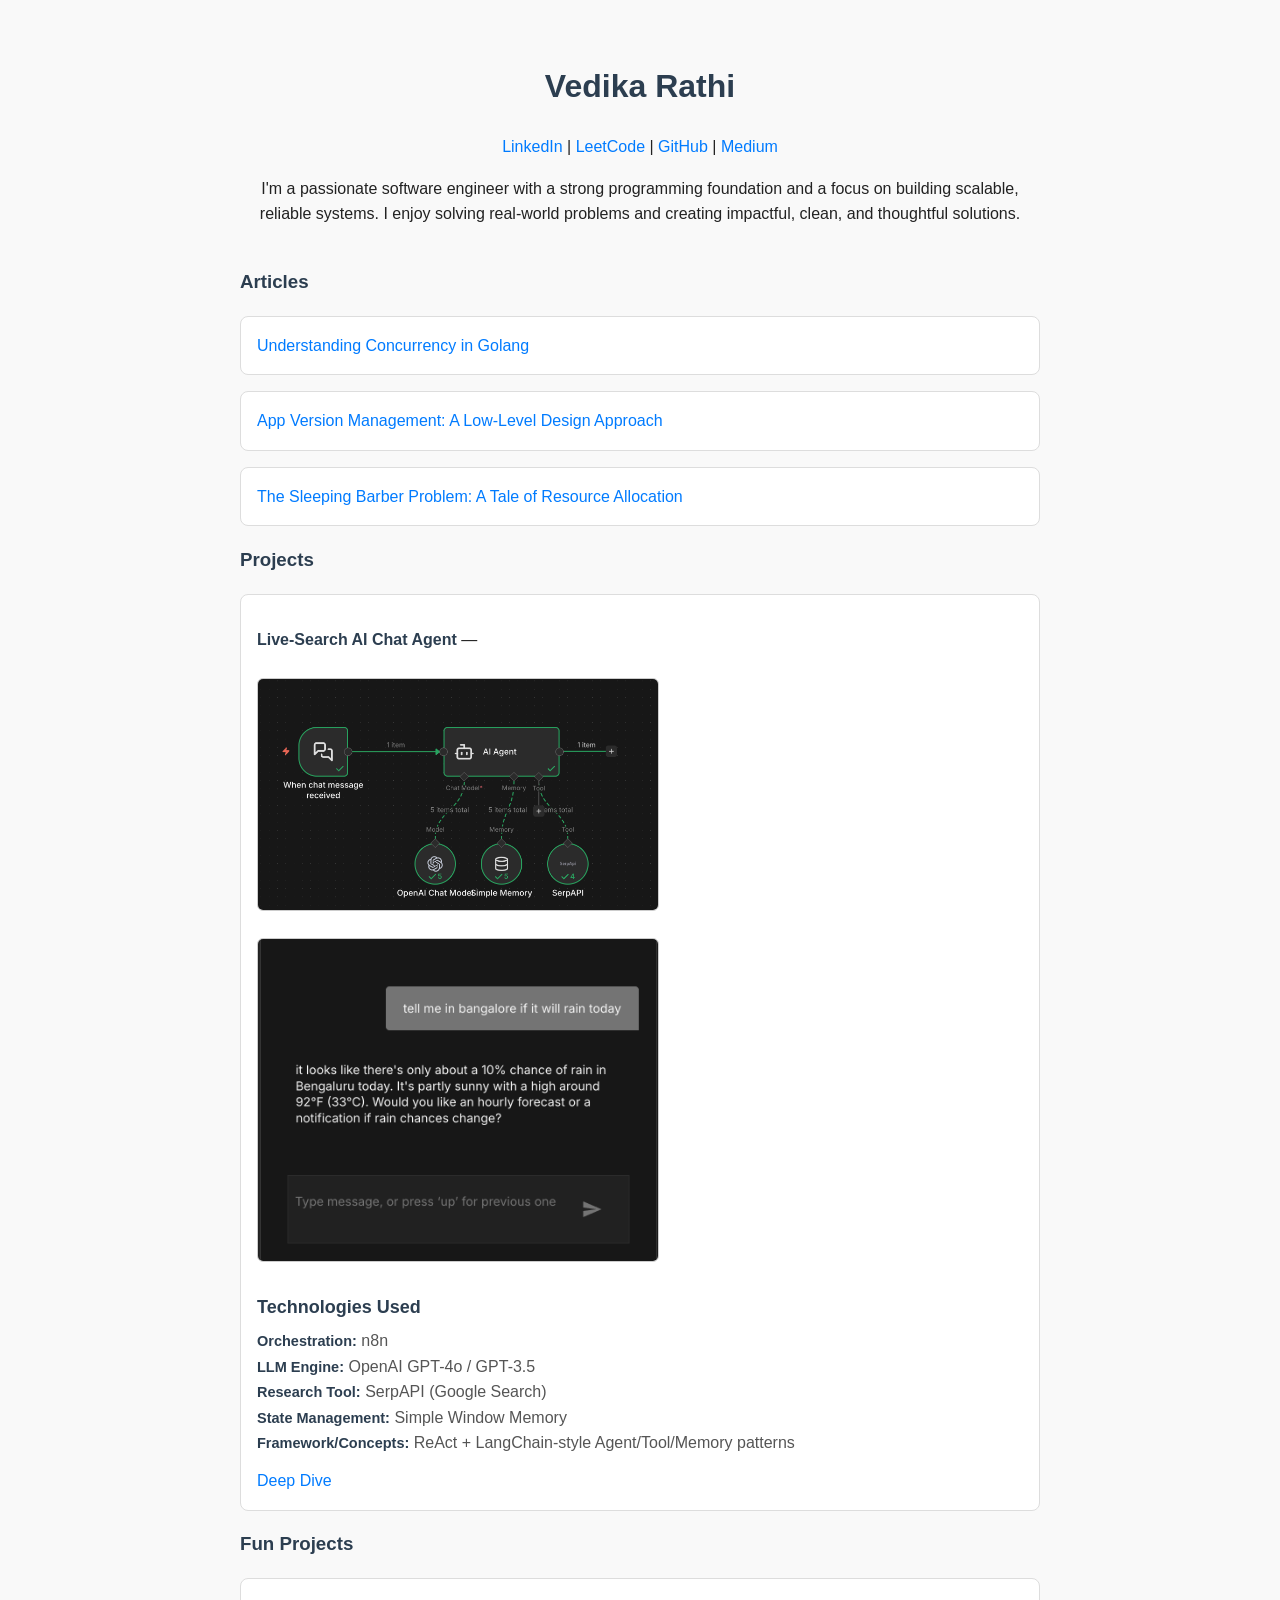
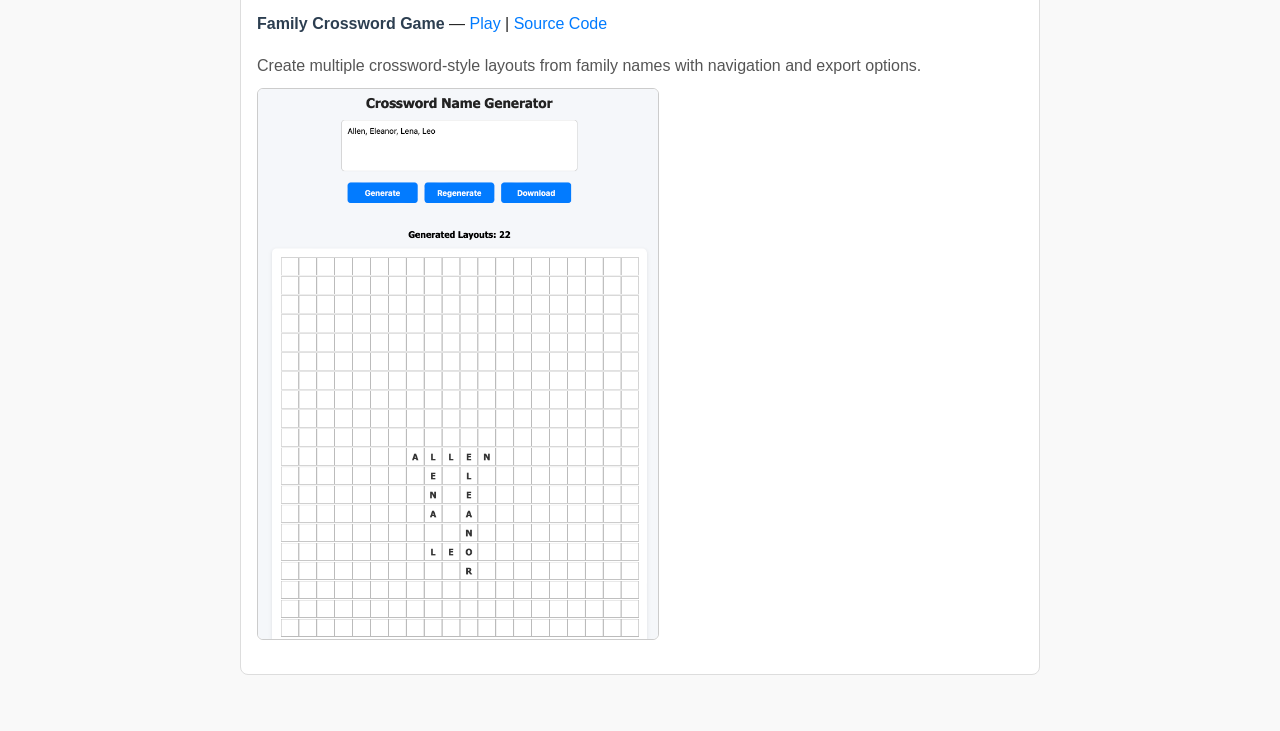
==== commit 3af37c9a: "i" ====
--- a/index.html
+++ b/index.html
@@ -211,7 +211,7 @@
     <ul class="list">
       <li>
         <p>
-          <strong>Autonomous Search & Chat Agent</strong> —
+          <strong>Live-Search AI Chat Agent</strong> —
           <!-- <a href="https://github.com/vedraw/n8n-serpAPI-details.html" target="_blank">Deep Dive</a> -->
         </p>
 
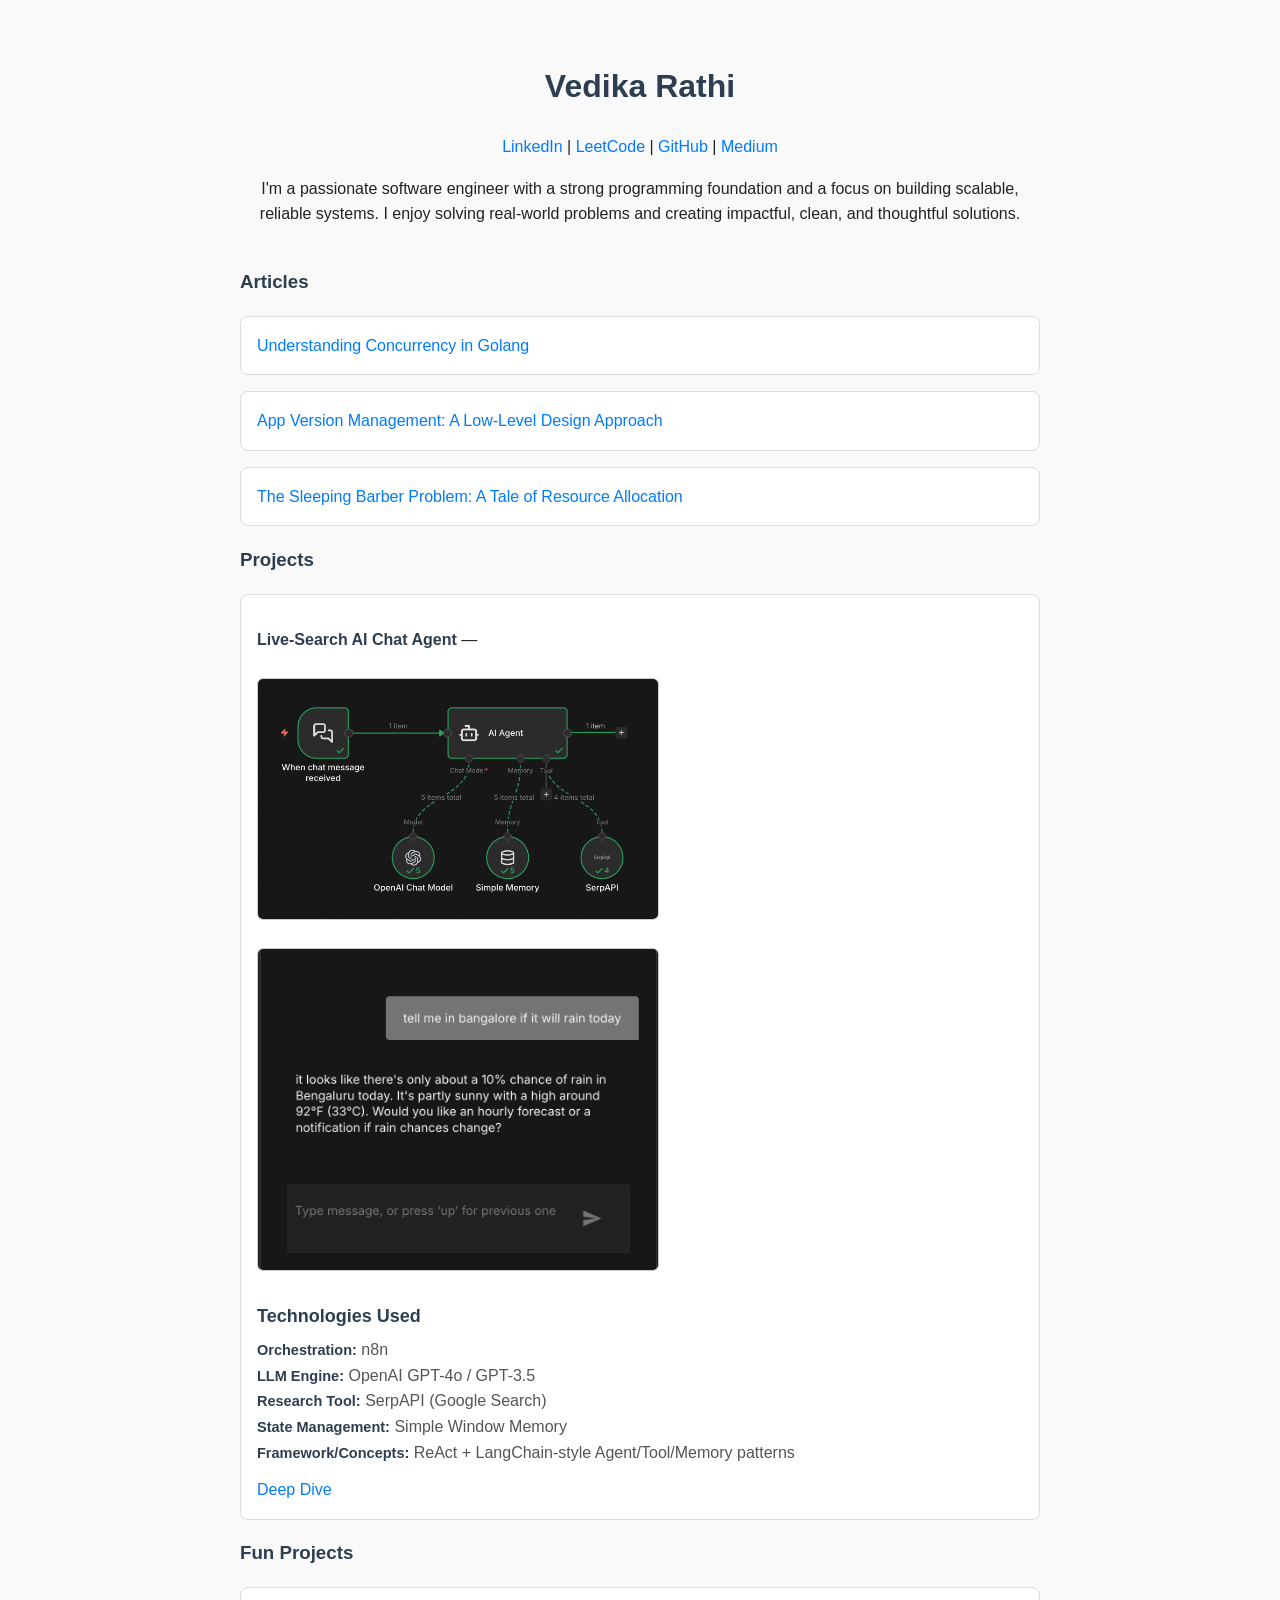
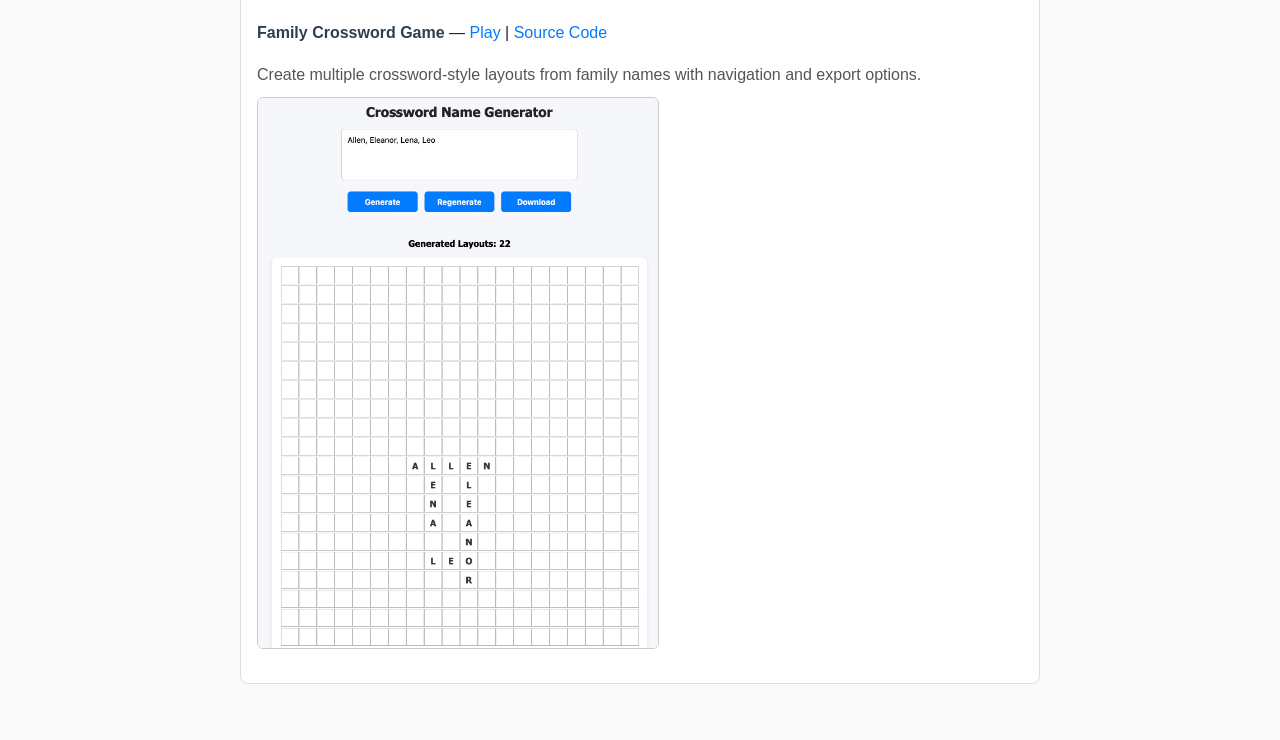
==== commit 4e5b0212: "i" ====
--- a/index.html
+++ b/index.html
@@ -193,7 +193,7 @@
   <h3>Articles</h3>
     <ul class="list">
       <li>
-        <a href="blog/golang-concurrency.md">Understanding Concurrency in Golang</a>
+        <a href="blog/golang-concurrency.html">Understanding Concurrency in Golang</a>
       </li>
       <li>
         <a href="https://medium.com/@vedraw/app-version-management-a-low-level-design-approach-ff7d3db8b5f3" target="_blank">
